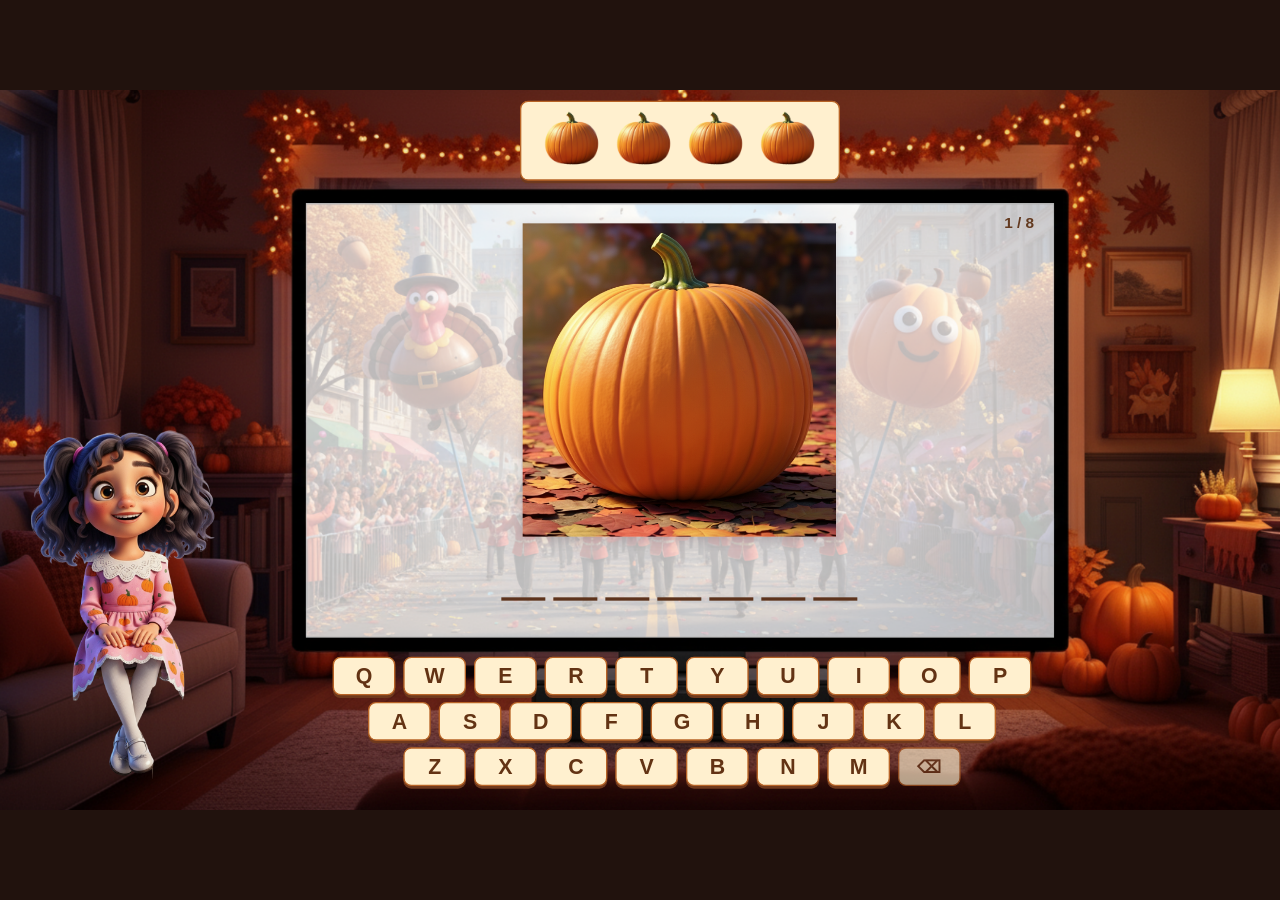
==== index.html @ bf61f249 "Prepare approved Thanksgiving game for GitHub Pages" ====
<!doctype html>
<html lang="en"><head><meta charset="utf-8"><meta name="viewport" content="width=device-width,initial-scale=1"><title>Thanksgiving Picture Guess</title><link rel="stylesheet" href="src/style.css?v=lifepanel2"></head><body><main id="stage" aria-label="Thanksgiving picture guessing game"><div id="lives" class="feedback-panel" role="img" aria-label="4 lives remaining"></div><section id="activity" aria-label="Guess the picture"><div id="progress"></div><img id="picture" alt="Thanksgiving vocabulary picture" draggable="false"><div id="letters" aria-label="Letters to guess"></div><div id="message" class="feedback-panel" role="status" aria-live="polite"></div><div id="results" hidden role="status"><div id="results-title"></div><div id="correct-total"></div><div id="incorrect-total"></div></div><button id="restart" hidden>Play again</button></section><div id="keyboard" aria-label="English letter keyboard"></div><p id="load-error" hidden>Pictures could not load. Please reload the game.</p></main><script type="module" src="src/game.js?v=repeatedletters1"></script></body></html>
---- src/style.css ----
*{box-sizing:border-box}html,body{margin:0;width:100%;height:100%;overflow:hidden;background:#21120d;font-family:Arial,Helvetica,sans-serif}body{display:grid;place-items:center}#stage{position:absolute;left:50%;top:50%;width:1920px;height:1080px;flex-shrink:0;background:url('../1920х1080.png?v=5fbabca978ce') center/100% 100% no-repeat;transform-origin:center;overflow:hidden}#activity{position:absolute;left:466px;top:176px;width:1105px;height:638px;display:flex;align-items:center;flex-direction:column}#progress{position:absolute;right:20px;top:10px;font-size:23px;font-weight:bold;color:#633a20}#picture{position:absolute;top:24px;width:470px;height:470px;object-fit:contain;box-shadow:0 5px 16px #3a1c2630}#letters{position:absolute;top:514px;left:20px;right:20px;display:flex;justify-content:center;gap:28px}.letter.accepted{color:#38652c}.letter.revealed{color:#ac2824}.word{display:flex;gap:12px}.letter{display:inline-flex;align-items:center;justify-content:center;width:66px;height:76px;border-bottom:5px solid #5d331c;color:#4e2815;font-size:57px;font-weight:800;text-shadow:0 1px #fff}#message{position:absolute;top:604px;width:100%;text-align:center;font-size:25px;font-weight:bold;color:#4b2816}#keyboard{position:absolute;left:478px;top:850px;width:1090px;display:flex;flex-direction:column;align-items:center;gap:10px}.key-row{display:flex;gap:12px}button{font:700 32px Arial;color:#633314;border:2px solid #b86427;background:#fff0cf;box-shadow:0 4px 0 #6f391d;cursor:pointer;touch-action:manipulation} .key{width:94px;height:58px;border-radius:12px}.key:hover:enabled{background:#ffcf7b}.key:active:enabled{transform:translateY(3px);box-shadow:0 1px 0 #6f391d}button:focus-visible{outline:5px solid #3c75aa;outline-offset:4px}.key:disabled{cursor:default;box-shadow:none}.key.correct{background:#547840;color:#fff;border-color:#38552b}.key.incorrect{background:#92513e;color:#fff;border-color:#743e30;text-decoration:line-through}.key:disabled:not(.correct):not(.incorrect){opacity:.65}#lives{position:absolute;left:780px;top:16px;width:480px;height:120px;display:flex;align-items:center;justify-content:center;gap:16px;padding:12px 24px;background:#fff0cf;border:2px solid #b86427;border-radius:12px;box-shadow:0 4px 0 #6f391d}.feedback-panel{font-size:25px;font-weight:bold;color:#4b2816;text-align:center}.life-icon{width:92px;height:92px;object-fit:contain;flex-shrink:0}.action-key{font-size:26px}#results{position:absolute;top:200px;text-align:center;color:#4b2816;font-size:38px;font-weight:bold;line-height:1.45}#results-title{font-size:50px;margin-bottom:16px}
#restart{position:absolute;top:430px;padding:18px 35px;border-radius:16px}#activity.victory #picture,#activity.victory #letters{display:none}#activity.victory #message{top:230px;font-size:50px}#load-error{position:absolute;top:200px;left:550px;background:#fff0cf;padding:25px;color:#633314;font-size:28px}[hidden]{display:none!important}@media(prefers-reduced-motion:reduce){*{transition:none!important}}
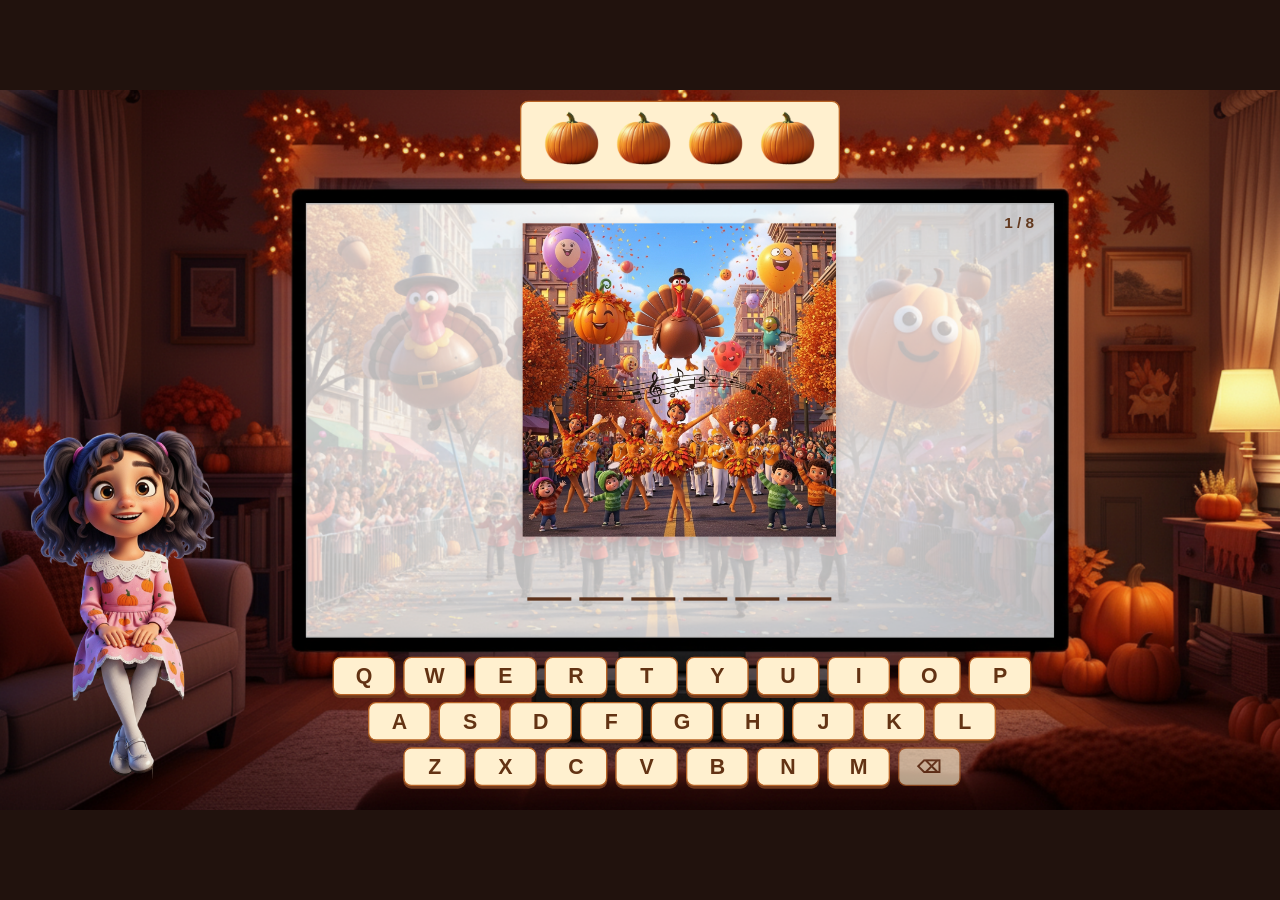
==== commit 8a3ef9ed: "Improve game startup rendering and asset readiness" ====
--- a/index.html
+++ b/index.html
@@ -1,2 +1,2 @@
 <!doctype html>
-<html lang="en"><head><meta charset="utf-8"><meta name="viewport" content="width=device-width,initial-scale=1"><title>Thanksgiving Picture Guess</title><link rel="stylesheet" href="src/style.css?v=lifepanel2"></head><body><main id="stage" aria-label="Thanksgiving picture guessing game"><div id="lives" class="feedback-panel" role="img" aria-label="4 lives remaining"></div><section id="activity" aria-label="Guess the picture"><div id="progress"></div><img id="picture" alt="Thanksgiving vocabulary picture" draggable="false"><div id="letters" aria-label="Letters to guess"></div><div id="message" class="feedback-panel" role="status" aria-live="polite"></div><div id="results" hidden role="status"><div id="results-title"></div><div id="correct-total"></div><div id="incorrect-total"></div></div><button id="restart" hidden>Play again</button></section><div id="keyboard" aria-label="English letter keyboard"></div><p id="load-error" hidden>Pictures could not load. Please reload the game.</p></main><script type="module" src="src/game.js?v=repeatedletters1"></script></body></html>
+<html lang="en"><head><meta charset="utf-8"><meta name="viewport" content="width=device-width,initial-scale=1"><title>Thanksgiving Picture Guess</title><link rel="stylesheet" href="src/style.css?v=startup1"></head><body><main id="stage" aria-busy="true" aria-label="Thanksgiving picture guessing game"><div id="lives" class="feedback-panel" role="img" aria-label="4 lives remaining"></div><section id="activity" aria-label="Guess the picture"><div id="progress"></div><img id="picture" alt="Thanksgiving vocabulary picture" draggable="false"><div id="letters" aria-label="Letters to guess"></div><div id="message" class="feedback-panel" role="status" aria-live="polite"></div><div id="results" hidden role="status"><div id="results-title"></div><div id="correct-total"></div><div id="incorrect-total"></div></div><button id="restart" hidden>Play again</button></section><div id="keyboard" aria-label="English letter keyboard"></div><p id="load-error" hidden>Pictures could not load. Please reload the game.</p></main><script type="module" src="src/game.js?v=startup1"></script></body></html>
--- a/src/style.css
+++ b/src/style.css
@@ -1,2 +1,4 @@
 *{box-sizing:border-box}html,body{margin:0;width:100%;height:100%;overflow:hidden;background:#21120d;font-family:Arial,Helvetica,sans-serif}body{display:grid;place-items:center}#stage{position:absolute;left:50%;top:50%;width:1920px;height:1080px;flex-shrink:0;background:url('../1920х1080.png?v=5fbabca978ce') center/100% 100% no-repeat;transform-origin:center;overflow:hidden}#activity{position:absolute;left:466px;top:176px;width:1105px;height:638px;display:flex;align-items:center;flex-direction:column}#progress{position:absolute;right:20px;top:10px;font-size:23px;font-weight:bold;color:#633a20}#picture{position:absolute;top:24px;width:470px;height:470px;object-fit:contain;box-shadow:0 5px 16px #3a1c2630}#letters{position:absolute;top:514px;left:20px;right:20px;display:flex;justify-content:center;gap:28px}.letter.accepted{color:#38652c}.letter.revealed{color:#ac2824}.word{display:flex;gap:12px}.letter{display:inline-flex;align-items:center;justify-content:center;width:66px;height:76px;border-bottom:5px solid #5d331c;color:#4e2815;font-size:57px;font-weight:800;text-shadow:0 1px #fff}#message{position:absolute;top:604px;width:100%;text-align:center;font-size:25px;font-weight:bold;color:#4b2816}#keyboard{position:absolute;left:478px;top:850px;width:1090px;display:flex;flex-direction:column;align-items:center;gap:10px}.key-row{display:flex;gap:12px}button{font:700 32px Arial;color:#633314;border:2px solid #b86427;background:#fff0cf;box-shadow:0 4px 0 #6f391d;cursor:pointer;touch-action:manipulation} .key{width:94px;height:58px;border-radius:12px}.key:hover:enabled{background:#ffcf7b}.key:active:enabled{transform:translateY(3px);box-shadow:0 1px 0 #6f391d}button:focus-visible{outline:5px solid #3c75aa;outline-offset:4px}.key:disabled{cursor:default;box-shadow:none}.key.correct{background:#547840;color:#fff;border-color:#38552b}.key.incorrect{background:#92513e;color:#fff;border-color:#743e30;text-decoration:line-through}.key:disabled:not(.correct):not(.incorrect){opacity:.65}#lives{position:absolute;left:780px;top:16px;width:480px;height:120px;display:flex;align-items:center;justify-content:center;gap:16px;padding:12px 24px;background:#fff0cf;border:2px solid #b86427;border-radius:12px;box-shadow:0 4px 0 #6f391d}.feedback-panel{font-size:25px;font-weight:bold;color:#4b2816;text-align:center}.life-icon{width:92px;height:92px;object-fit:contain;flex-shrink:0}.action-key{font-size:26px}#results{position:absolute;top:200px;text-align:center;color:#4b2816;font-size:38px;font-weight:bold;line-height:1.45}#results-title{font-size:50px;margin-bottom:16px}
 #restart{position:absolute;top:430px;padding:18px 35px;border-radius:16px}#activity.victory #picture,#activity.victory #letters{display:none}#activity.victory #message{top:230px;font-size:50px}#load-error{position:absolute;top:200px;left:550px;background:#fff0cf;padding:25px;color:#633314;font-size:28px}[hidden]{display:none!important}@media(prefers-reduced-motion:reduce){*{transition:none!important}}
+
+#stage:not([data-fitted]){visibility:hidden}#stage[aria-busy=true] #activity,#stage[aria-busy=true] #keyboard,#stage[aria-busy=true] #lives{visibility:hidden}
